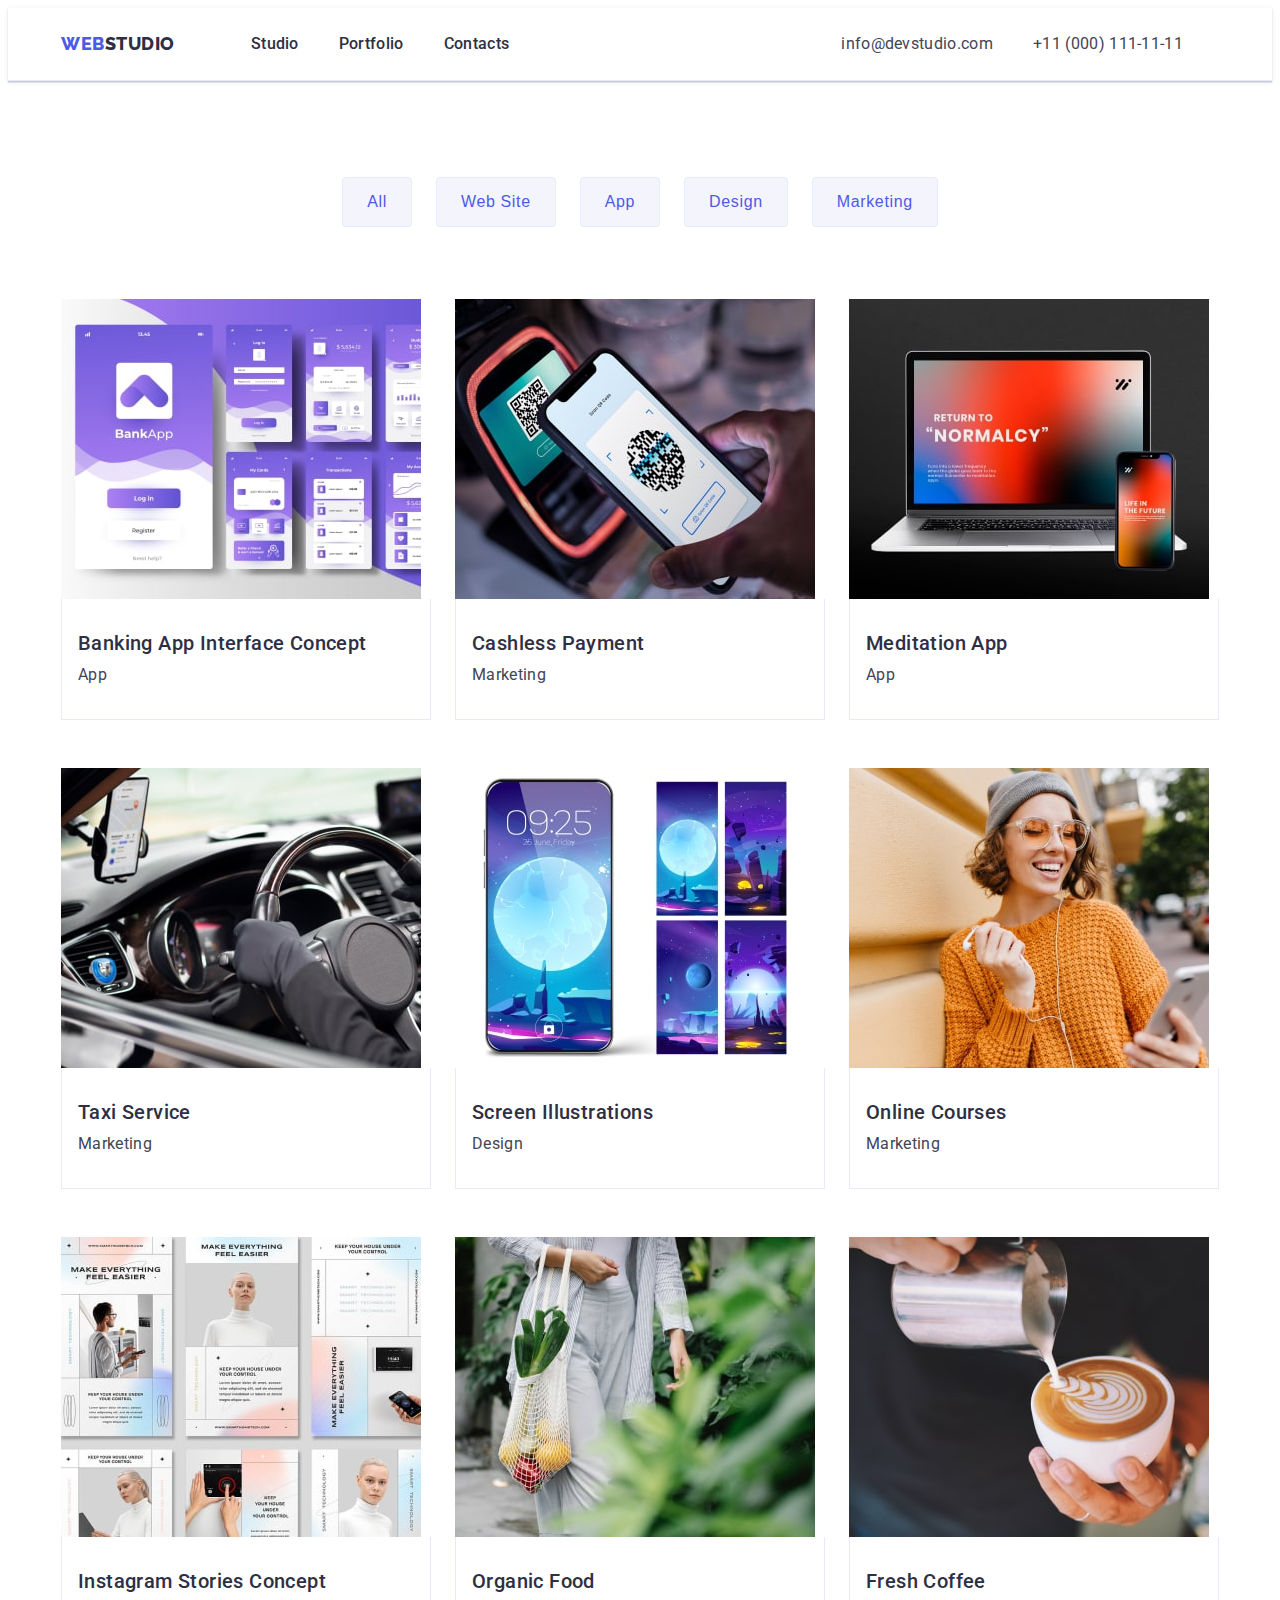
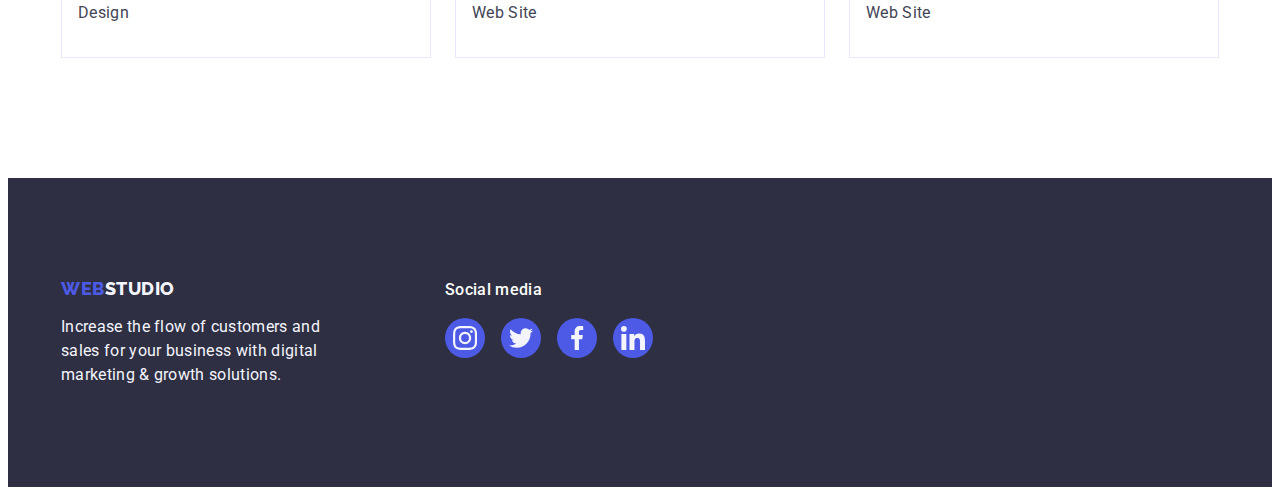
==== portfolio.html @ f269c161 "update index.html" ====
<!DOCTYPE html>
<html lang="en">
  <head>
    <meta charset="utf-8" />
    <meta
      name="description"
      content="site of a studio that develops site designs"
    />
    <title>Портфоліо</title>
    <link
      rel="stylesheet"
      href="https://cdnjs.cloudflare.com/ajax/libs/modern-normalize/2.0.0/modern-normalize.min.css"
      integrity="sha512-4xo8blKMVCiXpTaLzQSLSw3KFOVPWhm/TRtuPVc4WG6kUgjH6J03IBuG7JZPkcWMxJ5huwaBpOpnwYElP/m6wg=="
      crossorigin="anonymous"
      referrerpolicy="no-referrer"
    />
    <link rel="preconnect" href="https://fonts.googleapis.com" />
    <link rel="preconnect" href="https://fonts.gstatic.com" crossorigin />
    <link
      href="https://fonts.googleapis.com/css2?family=Raleway:ital,wght@0,400;0,900;1,600;1,800;1,900&family=Roboto:wght@400;500;700&display=swap"
      rel="stylesheet"
    />
    <link rel="stylesheet" href="./css/style.css" />
  </head>
  <body>
    <header class="header">
      <div class="hero-container container">
        <nav class="header-navigation">
          <a href="./index.html" class="header-logo link"
            >Web<span class="header-logo-two">Studio </span></a
          >
          <ul class="header-menu-list list">
            <li class="header-menu-item">
              <a class="header-menu-link link" href="./index.html">Studio</a>
            </li>
            <li class="header-menu-item">
              <a class="header-menu-link link" href="./portfolio.html"
                >Portfolio</a
              >
            </li>
            <li class="header-menu-item">
              <a class="header-menu-link link" href="">Contacts</a>
            </li>
          </ul>
        </nav>

        <address class="menu-address">
          <ul class="menu-address-list list">
            <li class="menu-address-item">
              <a
                class="menu-address-link link"
                href="mailto:info@devstudio.com"
              >
                info@devstudio.com
              </a>
            </li>
            <li class="menu-address-item">
              <a class="menu-address-link link" href="tel:+110001111111"
                >+11 (000) 111-11-11</a
              >
            </li>
          </ul>
        </address>
      </div>
    </header>

    <main>
      <section class="projects">
        <div class="projects-container container">
          <h1 class="visually-hidden">Lorem ipsum</h1>
          <ul class="projects-menu-list list">
            <li class="projects-menu-item">
              <button class="projects-btn" type="button">All</button>
            </li>
            <li class="projects-menu-item">
              <button class="projects-btn" type="button">Web Site</button>
            </li>
            <li class="projects-menu-item">
              <button class="projects-btn" type="button">App</button>
            </li>
            <li class="projects-menu-item">
              <button class="projects-btn" type="button">Design</button>
            </li>
            <li class="projects-menu-item">
              <button class="projects-btn" type="button">Marketing</button>
            </li>
          </ul>
          <ul class="projects-block-list list">
            <li class="projects-block-item">
              <a href="" class="projects-block-link link">
                <img src="./images/portf1.jpg" alt="bank app design" />
                <div class="project-block-container">
                  <h2 class="projects-block-title">
                    Banking App Interface Concept
                  </h2>
                  <p class="projects-block-text">App</p>
                </div>
              </a>
            </li>
            <li class="projects-block-item">
              <a href="" class="projects-block-link link">
                <img
                  src="./images/portf2.jpg"
                  alt="payment via phone and terminal"
                />
                <div class="project-block-container">
                  <h2 class="projects-block-title">Cashless Payment</h2>
                  <p class="projects-block-text">Marketing</p>
                </div>
              </a>
            </li>
            <li class="projects-block-item">
              <a href="" class="projects-block-link link">
                <img src="./images/portf3.jpg" alt="laptop image" />
                <div class="project-block-container">
                  <h2 class="projects-block-title">Meditation App</h2>
                  <p class="projects-block-text">App</p>
                </div>
              </a>
            </li>
            <li class="projects-block-item">
              <a href="" class="projects-block-link link">
                <img
                  src="./images/portf4.jpg"
                  alt="car dashboard image with phone"
                />
                <div class="project-block-container">
                  <h2 class="projects-block-title">Taxi Service</h2>
                  <p class="projects-block-text">Marketing</p>
                </div>
              </a>
            </li>
            <li class="projects-block-item">
              <a href="" class="projects-block-link link">
                <img src="./images/portf5.jpg" alt="phone wallpaper design" />
                <div class="project-block-container">
                  <h2 class="projects-block-title">Screen Illustrations</h2>
                  <p class="projects-block-text">Design</p>
                </div>
              </a>
            </li>
            <li class="projects-block-item">
              <a href="" class="projects-block-link link">
                <img src="./images/portf6.jpg" alt="smiling girl" />
                <div class="project-block-container">
                  <h2 class="projects-block-title">Online Courses</h2>
                  <p class="projects-block-text">Marketing</p>
                </div>
              </a>
            </li>
            <li class="projects-block-item">
              <a href="" class="projects-block-link link">
                <img src="./images/portf7.jpg" alt="product presentation" />
                <div class="project-block-container">
                  <h2 class="projects-block-title">
                    Instagram Stories Concept
                  </h2>
                  <p class="projects-block-text">Design</p>
                </div>
              </a>
            </li>
            <li class="projects-block-item">
              <a href="" class="projects-block-link link">
                <img
                  src="./images/portf8.jpg"
                  alt="bag with fresh vegetables"
                />
                <div class="project-block-container">
                  <h2 class="projects-block-title">Organic Food</h2>
                  <p class="projects-block-text">Web Site</p>
                </div>
              </a>
            </li>
            <li class="projects-block-item">
              <a href="" class="projects-block-link link">
                <img
                  src="./images/portf9.jpg"
                  alt="coffee cup with heart pattern"
                />
                <div class="project-block-container">
                  <h2 class="projects-block-title">Fresh Coffee</h2>
                  <p class="projects-block-text">Web Site</p>
                </div>
              </a>
            </li>
          </ul>
        </div>
      </section>
    </main>
   <!--Footer-->
    <footer class="footer">
      <div class="footer-container container">
        <div class="footer-logo-container ">
      <a href="./index.html" class="footer-logo link"
        >Web<span class="footer-logo-two">Studio </span></a
      >
      <p class="footer-text">
        Increase the flow of customers and sales for your business with digital
        marketing & growth solutions.
      </p>
      </div>
      <div class="footer-socialmedia-container ">
        <p class="footer-socialmedia-text">Social media</p>
        <ul class="footer-socialmedia-list list">
          <li class="footer-socialmedia-item">
            <a href="#" class="footer-socialmedia-link link">
              <svg class="footer-icons" width="24" hight="24">
                <use href="./images/icons.svg#icon-instagram"></use>
              </svg>
            </a>
          </li>
          <li class="footer-socialmedia-item">
            <a href="#" class="footer-socialmedia-link link">
              <svg class="footer-icons" width="24" hight="24">
                <use href="./images/icons.svg#icon-twitter"></use>
              </svg>
            </a>
          </li>
          <li class="footer-socialmedia-item">
            <a href="#" class="footer-socialmedia-link link">
              <svg class="footer-icons" width="24" hight="24">
                <use href="./images/icons.svg#icon-facebook"></use>
              </svg>
            </a>
          </li>
          <li class="footer-socialmedia-item">
            <a href="#" class="footer-socialmedia-link link">
              <svg class="footer-icons" width="24" hight="24">
                <use href="./images/icons.svg#icon-linkedin"></use>
              </svg>
            </a>
          </li>
        </ul>
      </div>
    </footer>
  </body>
</html>

  </body>
</html>
---- css/style.css ----
:root {
  --iris-color: #4d5ae5;
  --ocean-color: #404bbf;
  --navyblue-color: #2e2f42;
  --green-color: #31d0aa;
  --slate-color: #434455;
  --light-slate-color: #8e8f99;
  --cornflower-color: #e7e9fc;
  --cloud-color: #f4f4fd;
  --white-color: #ffffff;
  --dairy-color: #fcfcfc;
}
body {
  font-family: "Roboto", sans-serif;
  background-color: #fff;
  color: var(--navyblue-color);
}

.h1,
h2,
h3,
p {
  margin: 0;
}
ul {
  margin: 0;
  padding-left: 0;
}

.link {
  text-decoration: none;
}

.list {
  list-style-type: none;
}
img {
  display: block;
}
.visually-hidden {
  position: absolute;
  width: 1px;
  height: 1px;
  margin: -1px;
  border: 0;
  padding: 0;

  white-space: nowrap;
  clip-path: inset(100%);
  clip: rect(0 0 0 0);
  overflow: hidden;
}
.container {
  align-items: center;
  max-width: 1158px;
  margin: 0 auto;
  padding: 0 15px;
}

/**------------Header------------**/
.header {
  padding: 0x 0;
  border-bottom: 1px solid var(--cornflower, #e7e9fc);
  box-shadow: 0px 1px 6px 0px rgba(46, 47, 66, 0.08),
    0px 1px 1px 0px rgba(46, 47, 66, 0.16),
    0px 2px 1px 0px rgba(46, 47, 66, 0.08);
}
.hero {
  padding: 188px 0;
  background-image: linear-gradient(
      rgba(46, 47, 66, 0.7),
      rgba(46, 47, 66, 0.7)
    ),
    url(/images/head-img.jpg);
  background-repeat: no-repeat;
  background-position: center;
  background-size: cover;
}
.hero-container {
  display: flex;
}
.header-navigation {
  display: flex;
  align-items: center;
  margin-right: 332px;
}
.header-logo {
  color: var(--iris-color);
  font-family: "Raleway";
  font-size: 18px;
  font-weight: 800;
  line-height: 1.17;
  letter-spacing: 0.03em;
  text-transform: uppercase;
  margin-right: 76px;
}

.header-menu-list {
  display: flex;
  gap: 40px;
}
.header-menu-link {
  padding: 24px 0;
}
.header-logo-two {
  color: var(--navyblue-color);
  font-family: "Raleway";
  font-size: 18px;
  font-weight: 800;
  line-height: 1.17;
  letter-spacing: 0.03em;
  text-transform: uppercase;
}

.header-menu-link {
  color: var(--navyblue-color);
  font-size: 16px;
  font-weight: 500;
  line-height: 1.5;
  letter-spacing: 0.02em;
}

.header-menu-link:hover,
.header-menu-link:focus {
  color: var(--ocean-color);
}

.header-menu-link:active {
  color: var(--ocean-color);
}

.menu-address {
  display: flex;
}
.menu-address-item {
  padding: 24px 0;
}

.menu-address-list {
  display: flex;
  align-items: center;
  gap: 40px;
}
.menu-address-link:hover,
.menu-address-link:focus,
.menu-address-link:active {
  color: var(--ocean-color);
}
.menu-address-link {
  color: var(--slate-color);
  font-style: normal;
  font-size: 16px;
  line-height: 1.5;
  letter-spacing: 0.02em;
  display: flex;
  gap: 40px;
}

.hero {
  background-color: var(--navyblue-color);
}

.hero-title {
  color: var(--white-color);
  text-align: center;
  font-size: 56px;
  font-weight: 700;
  line-height: 1.07;
  letter-spacing: 0.02em;
  max-width: 496px;
  margin: 0 auto;
}

.hero-btn {
  background-color: var(--iris-color);
  color: var(--white-color);
  display: block;
  min-width: 169px;
  height: 56px;
  border: none;
  border-radius: 4px;
  cursor: pointer;
  margin: 48px auto 0;
  transition: background-color 250ms cubic-bezier(0.4, 0, 0.2, 1);
}

.hero-btn:hover,
.hero-btn:focus {
  background-color: var(--ocean-color);
}

/*----------Advantages----------*/

.advantages-icons {
  background-color: var(--cloud-color);
  display: flex;
  align-items: center;
  justify-content: center;
  height: 112px;
  border-radius: 4px;
  margin-bottom: 8px;
}
.advantages {
  padding: 120px 0;
}
.advantages-subtitle {
  color: var(--navyblue-color);
  font-size: 20px;
  font-weight: 500;
  line-height: 1.2;
  letter-spacing: 0.02em;
}
.advantages-list {
  display: flex;
  gap: 24px;
  align-content: stretch;
}

.advantages-item {
  flex-basis: calc((100% - 72px) / 4);
}
.advantages-text {
  color: var(--slate-color);
  font-size: 16px;
  line-height: 1.5;
  letter-spacing: 0.02em;
}
.advantages-subtitle {
  margin-bottom: 8px;
}
/*--------------Works---------------*/

.works {
  padding: 0 0 120px 0;
}
.works-title {
  color: var(--navyblue-color);
  text-align: center;
  font-size: 36px;
  font-weight: 700;
  line-height: 1.11;
  letter-spacing: 0.02em;
  text-transform: capitalize;
  margin-bottom: 72px;
}
.works-list {
  display: flex;
  gap: 24px;
}

/*----------------Team----------------*/
.social-icons-list,
.social-icons-item,
.social-icons-link {
  display: flex;
}

.social-icons-item {
  width: 40px;
  height: 40px;
  background-color: var(--iris-color);
  border-radius: 50%;
  align-items: center;
  justify-content: center;
}
.social-icons-item:hover,
.social-icons-item:focus {
  background-color: var(--ocean-color);
}

.social-icons-list {
  gap: 24px;
  justify-content: center;
}
.icons {
  fill: var(--cloud-color);
}

.team {
  background-color: var(--cloud-color);
  padding: 120px 0;
}

.team-list {
  display: flex;
  gap: 24px;
}
.team-title {
  color: var(--navyblue-color);
  text-align: center;
  font-size: 36px;
  font-weight: 700;
  line-height: 1.11;
  letter-spacing: 0.02em;
  text-transform: capitalize;
  margin-bottom: 72px;
}

.team-item {
  background-color: var(--white-color);
  flex-basis: calc((100% - 3 * 24px) / 4);
  border-radius: 0px 0px 4px 4px;
  box-shadow: 0px 1px 6px rgba(46, 47, 66, 0.08),
    0px 1px 1px rgba(46, 47, 66, 0.16), 0px 2px 1px rgba(46, 47, 66, 0.08);
}

.teammate-card {
  color: var(--navyblue-color);
  text-align: center;
  font-size: 20px;
  font-weight: 500;
  line-height: 1.2;
  letter-spacing: 0.02em;
  margin-bottom: 8px;
}

.teammate-card-text {
  color: var(--slate-color);
  text-align: center;
  font-size: 16px;
  line-height: 1.5;
  letter-spacing: 0.02em;
  padding: 0 0 0 0;
  margin-bottom: 8px;
}
.team-container {
  padding: 32px 0;
}

.customers-title {
  color: var(--navyblue-color);
  text-align: center;
  font-size: 36px;
  font-weight: 700;
  line-height: 1.11;
  letter-spacing: 0.02em;
  text-transform: capitalize;
  padding-top: 120px;
  margin-bottom: 72px;
}
.customers-list {
  display: flex;
  padding-bottom: 120px;
  gap: 24px;
  align-items: center;
  justify-content: center;
}
.customers-item {
  display: flex;
  width: 168px;
  height: 88px;
  align-items: center;
  justify-content: center;
  border: var(--light-slate-color) 1px solid;
  fill: var(--light-slate-color);
  border-radius: 4px;
}
.customers-item:hover,
.customers-item:focus {
  fill: var(--ocean-color);
  border-color: var(--ocean-color);
}

/*-------------Footer-----------------*/

.footer {
  background-color: var(--navyblue-color);
  padding: 100px 0;
}
.footer-container {
  display: flex;
  align-items: baseline;
}

.footer-logo {
  color: var(--iris-color);
  font-size: 18px;
  font-family: "Raleway";
  font-weight: 800;
  line-height: 1.17;
  letter-spacing: 0.03em;
  text-transform: uppercase;
  display: inline-block;
  margin-bottom: 16px;
}
.footer-logo-container {
  margin-right: 120px;
}
.footer-logo-two {
  color: var(--cloud-color);
  font-size: 18px;
  font-weight: 800;
  line-height: 1.17;
  letter-spacing: 0.03em;
  text-transform: uppercase;
}

.footer-text {
  color: var(--cloud-color);
  font-size: 16px;
  line-height: 1.5;
  letter-spacing: 0.02em;
  max-width: 264px;
}
.footer-socialmedia-text {
  color: var(--white-color);
  font-family: "Roboto";
  font-size: 16px;
  font-weight: 500;
  line-height: 1.5;
  letter-spacing: 0.02em;
  margin-bottom: 16px;
}

.footer-socialmedia-list,
.footer-socialmedia-item,
.footer-socialmedia-link {
  display: flex;
}

.footer-socialmedia-item {
  width: 40px;
  height: 40px;
  background-color: var(--iris-color);
  border-radius: 50%;
  align-items: center;
  justify-content: center;
}
.footer-socialmedia-item:hover,
.footer-socialmedia:focus {
  background-color: var(--green-color);
}

.footer-socialmedia-list {
  gap: 16px;
  justify-content: center;
}
.footer-icons {
  fill: var(--cloud-color);
}

/*-------------Page Portfolio---------------*/

.projects-btn {
  background-color: var(--cloud-color);
  color: var(--iris-color);
  text-align: center;
  font-size: 16px;
  font-weight: 500;
  line-height: 1.5;
  letter-spacing: 0.04em;
  padding: 12px 24px;
  border: 1px solid var(--cornflower-color);
  border-radius: 4px;
}

.projects-btn:hover,
.projects-btn:focus,
.projects-btn:active {
  background-color: var(--ocean-color);
  color: var(--white-color);
  border: 1px solid transparent;
}

.projects-block-title {
  color: var(--navyblue-color);
  font-size: 20px;
  font-weight: 500;
  line-height: 1.2;
  letter-spacing: 0.02em;
  margin-bottom: 8px;
}

.projects-block-text {
  color: var(--slate-color);
  font-size: 16px;
  line-height: 1.5;
  letter-spacing: 0.02em;
  padding: 0;
}
.projects {
  padding-top: 96px;
  padding-bottom: 120px;
}
.projects-menu-list {
  display: flex;
  justify-content: center;
  gap: 24px;
  margin-bottom: 72px;
}
.projects-block-list {
  display: flex;
  flex-wrap: wrap;
  column-gap: 24px;
  row-gap: 48px;
}
.projects-block-item {
  width: calc((100% - 48px) / 3);
}
.project-block-container {
  padding: 32px 16px;
  border: 1px solid var(--cornflower-color);
  border-top: none;
  margin-bottom: 0;
}
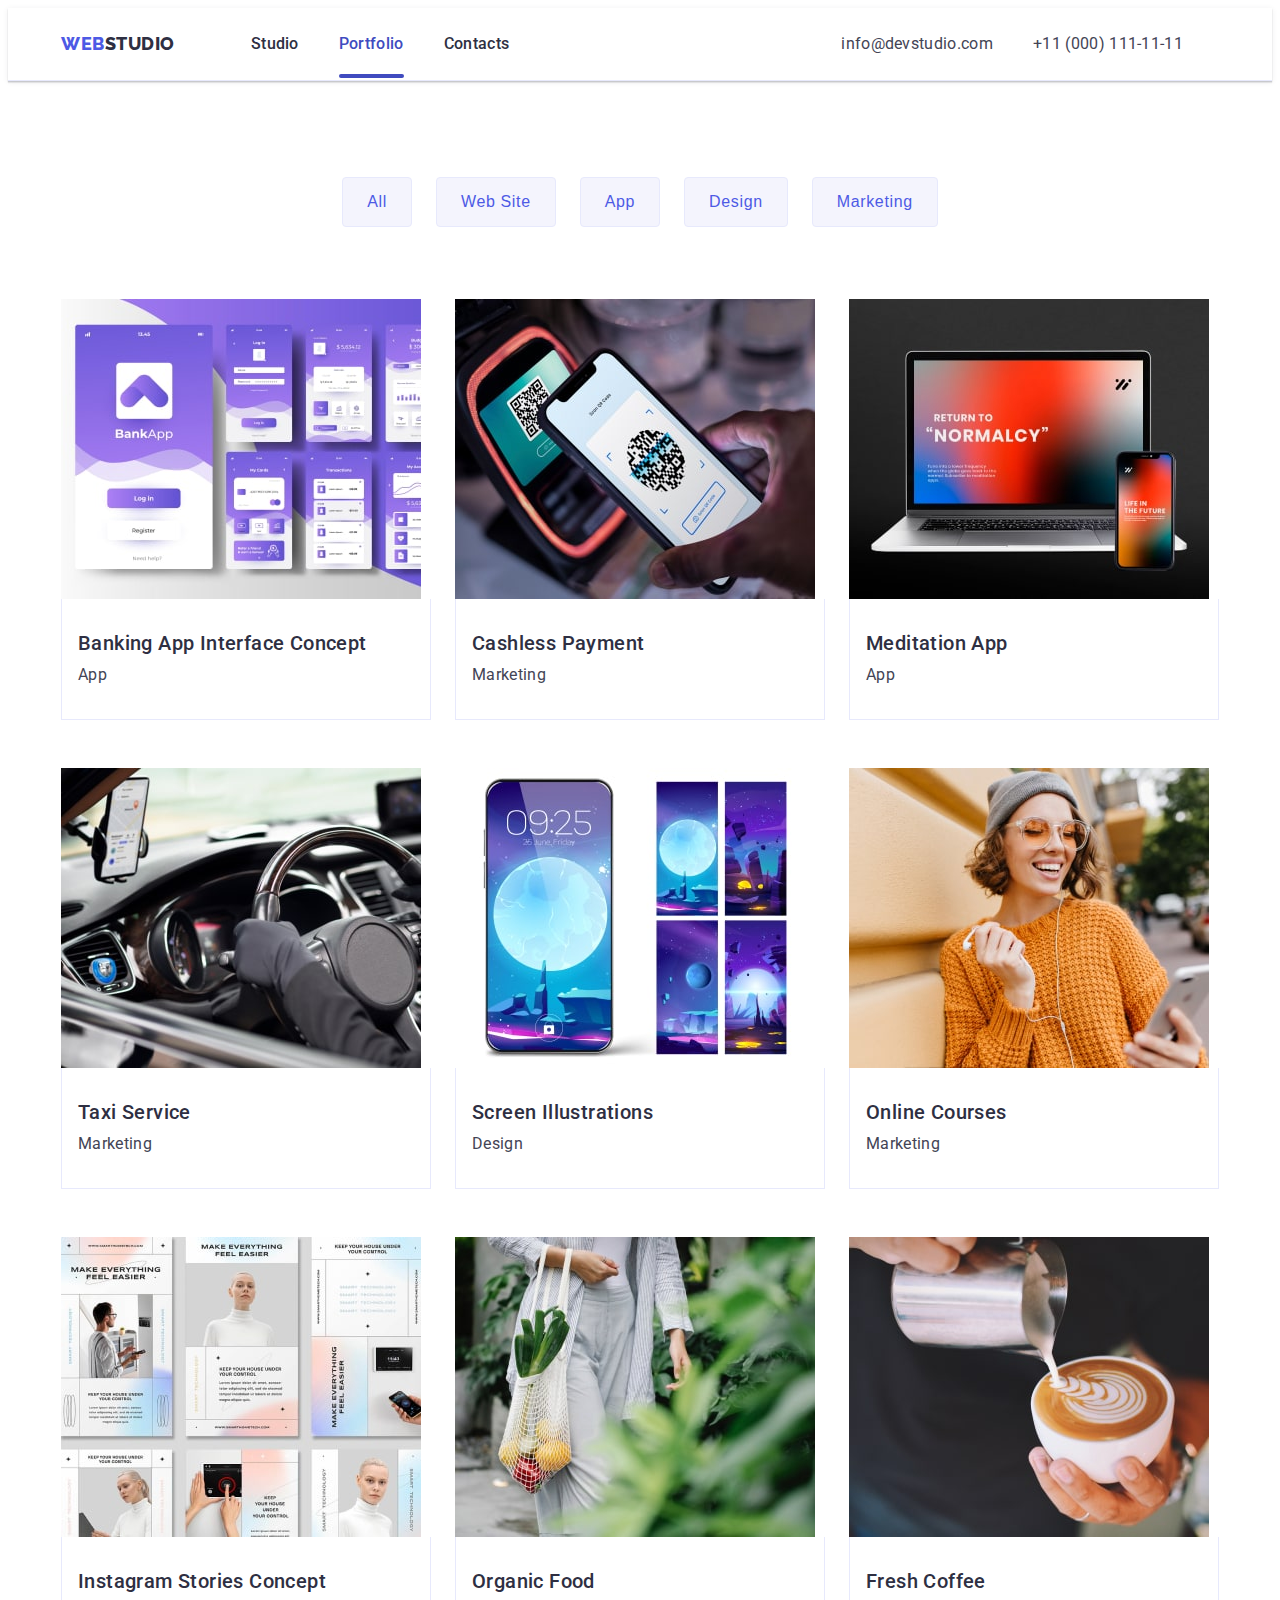
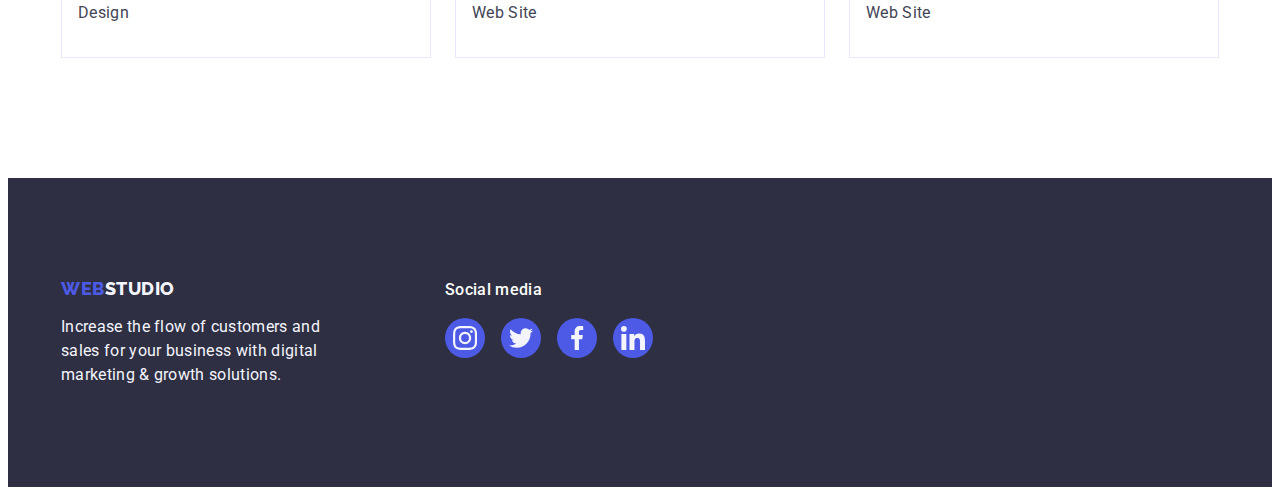
==== commit 87b59bfa: "update" ====
--- a/portfolio.html
+++ b/portfolio.html
@@ -34,7 +34,7 @@
               <a class="header-menu-link link" href="./index.html">Studio</a>
             </li>
             <li class="header-menu-item">
-              <a class="header-menu-link link" href="./portfolio.html"
+              <a class="header-menu-link link current" href="./portfolio.html"
                 >Portfolio</a
               >
             </li>
@@ -187,54 +187,52 @@
         </div>
       </section>
     </main>
-   <!--Footer-->
+    <!--Footer-->
     <footer class="footer">
       <div class="footer-container container">
-        <div class="footer-logo-container ">
-      <a href="./index.html" class="footer-logo link"
-        >Web<span class="footer-logo-two">Studio </span></a
-      >
-      <p class="footer-text">
-        Increase the flow of customers and sales for your business with digital
-        marketing & growth solutions.
-      </p>
-      </div>
-      <div class="footer-socialmedia-container ">
-        <p class="footer-socialmedia-text">Social media</p>
-        <ul class="footer-socialmedia-list list">
-          <li class="footer-socialmedia-item">
-            <a href="#" class="footer-socialmedia-link link">
-              <svg class="footer-icons" width="24" hight="24">
-                <use href="./images/icons.svg#icon-instagram"></use>
-              </svg>
-            </a>
-          </li>
-          <li class="footer-socialmedia-item">
-            <a href="#" class="footer-socialmedia-link link">
-              <svg class="footer-icons" width="24" hight="24">
-                <use href="./images/icons.svg#icon-twitter"></use>
-              </svg>
-            </a>
-          </li>
-          <li class="footer-socialmedia-item">
-            <a href="#" class="footer-socialmedia-link link">
-              <svg class="footer-icons" width="24" hight="24">
-                <use href="./images/icons.svg#icon-facebook"></use>
-              </svg>
-            </a>
-          </li>
-          <li class="footer-socialmedia-item">
-            <a href="#" class="footer-socialmedia-link link">
-              <svg class="footer-icons" width="24" hight="24">
-                <use href="./images/icons.svg#icon-linkedin"></use>
-              </svg>
-            </a>
-          </li>
-        </ul>
+        <div class="footer-logo-container">
+          <a href="./index.html" class="footer-logo link"
+            >Web<span class="footer-logo-two">Studio </span></a
+          >
+          <p class="footer-text">
+            Increase the flow of customers and sales for your business with
+            digital marketing & growth solutions.
+          </p>
+        </div>
+        <div class="footer-socialmedia-container">
+          <p class="footer-socialmedia-text">Social media</p>
+          <ul class="footer-socialmedia-list list">
+            <li class="footer-socialmedia-item">
+              <a href="#" class="footer-socialmedia-link link">
+                <svg class="footer-icons" width="24" height="24">
+                  <use href="./images/icons.svg#icon-instagram"></use>
+                </svg>
+              </a>
+            </li>
+            <li class="footer-socialmedia-item">
+              <a href="#" class="footer-socialmedia-link link">
+                <svg class="footer-icons" width="24" height="24">
+                  <use href="./images/icons.svg#icon-twitter"></use>
+                </svg>
+              </a>
+            </li>
+            <li class="footer-socialmedia-item">
+              <a href="#" class="footer-socialmedia-link link">
+                <svg class="footer-icons" width="24" height="24">
+                  <use href="./images/icons.svg#icon-facebook"></use>
+                </svg>
+              </a>
+            </li>
+            <li class="footer-socialmedia-item">
+              <a href="#" class="footer-socialmedia-link link">
+                <svg class="footer-icons" width="24" height="24">
+                  <use href="./images/icons.svg#icon-linkedin"></use>
+                </svg>
+              </a>
+            </li>
+          </ul>
+        </div>
       </div>
     </footer>
   </body>
 </html>
-
-  </body>
-</html>
--- a/css/style.css
+++ b/css/style.css
@@ -59,7 +59,7 @@
 
 /**------------Header------------**/
 .header {
-  padding: 0x 0;
+  padding: 0 0;
   border-bottom: 1px solid var(--cornflower, #e7e9fc);
   box-shadow: 0px 1px 6px 0px rgba(46, 47, 66, 0.08),
     0px 1px 1px 0px rgba(46, 47, 66, 0.16),
@@ -75,6 +75,7 @@
   background-repeat: no-repeat;
   background-position: center;
   background-size: cover;
+  max-width: 1440px;
 }
 .hero-container {
   display: flex;
@@ -83,7 +84,10 @@
   display: flex;
   align-items: center;
   margin-right: 332px;
-}
+  position: relative;
+  color: #404bbf;
+}
+
 .header-logo {
   color: var(--iris-color);
   font-family: "Raleway";
@@ -101,6 +105,7 @@
 }
 .header-menu-link {
   padding: 24px 0;
+  transition: color 250ms cubic-bezier(0.4, 0, 0.2, 1);
 }
 .header-logo-two {
   color: var(--navyblue-color);
@@ -124,6 +129,24 @@
 .header-menu-link:focus {
   color: var(--ocean-color);
 }
+.current {
+  position: relative;
+  color: #404bbf;
+}
+.current::after {
+  content: "";
+  display: block;
+  width: 100%;
+  height: 4px;
+  border-radius: 2px;
+  background-color: var(--color-ocean);
+  position: absolute;
+  bottom: -1px;
+  left: 0;
+  transition: color 250ms cubic-bezier(0.4, 0, 0.2, 1);
+  transition: color 250ms cubic-bezier(0.4, 0, 0.2, 1);
+  background-color: #404bbf;
+}
 
 .header-menu-link:active {
   color: var(--ocean-color);
@@ -154,6 +177,7 @@
   letter-spacing: 0.02em;
   display: flex;
   gap: 40px;
+  transition: color 250ms cubic-bezier(0.4, 0, 0.2, 1);
 }
 
 .hero {
@@ -263,11 +287,20 @@
   align-items: center;
   justify-content: center;
 }
-.social-icons-item:hover,
-.social-icons-item:focus {
+.social-icons-link:hover,
+.social-icons-link:focus {
   background-color: var(--ocean-color);
 }
 
+.social-icons-link {
+  width: 100%;
+  height: 100%;
+  background-color: var(--iris-color);
+  border-radius: 50%;
+  align-items: center;
+  justify-content: center;
+  transition: background-color 250ms cubic-bezier(0.4, 0, 0.2, 1);
+}
 .social-icons-list {
   gap: 24px;
   justify-content: center;
@@ -327,6 +360,10 @@
   padding: 32px 0;
 }
 
+.customers {
+  padding-top: 120px;
+  padding-bottom: 120px;
+}
 .customers-title {
   color: var(--navyblue-color);
   text-align: center;
@@ -335,32 +372,38 @@
   line-height: 1.11;
   letter-spacing: 0.02em;
   text-transform: capitalize;
-  padding-top: 120px;
   margin-bottom: 72px;
 }
 .customers-list {
   display: flex;
-  padding-bottom: 120px;
   gap: 24px;
-  align-items: center;
-  justify-content: center;
 }
 .customers-item {
   display: flex;
-  width: 168px;
+  width: calc((100% - 120px) / 6);
   height: 88px;
-  align-items: center;
-  justify-content: center;
-  border: var(--light-slate-color) 1px solid;
-  fill: var(--light-slate-color);
+}
+.customers-link {
+  width: 100%;
+  height: 100%;
+  border: 1px solid var(--light-slate-color);
   border-radius: 4px;
-}
-.customers-item:hover,
-.customers-item:focus {
-  fill: var(--ocean-color);
+  display: flex;
+  align-items: center;
+  justify-content: center;
+  color: var(--light-slate-color);
+  transition: border-color 250ms cubic-bezier(0.4, 0, 0.2, 1),
+    color 250ms cubic-bezier(0.4, 0, 0.2, 1);
+}
+
+.customers-icons {
+  fill: currentColor;
+}
+.customers-link:hover,
+.customers-link:focus {
+  color: var(--ocean-color);
   border-color: var(--ocean-color);
 }
-
 /*-------------Footer-----------------*/
 
 .footer {
@@ -421,13 +464,18 @@
 .footer-socialmedia-item {
   width: 40px;
   height: 40px;
+}
+.footer-socialmedia-link {
+  width: 100%;
+  height: 100%;
   background-color: var(--iris-color);
   border-radius: 50%;
-  align-items: center;
-  justify-content: center;
-}
-.footer-socialmedia-item:hover,
-.footer-socialmedia:focus {
+  transition: background-color 250ms cubic-bezier(0.4, 0, 0.2, 1);
+  align-items: center;
+  justify-content: center;
+}
+.footer-socialmedia-link:hover,
+.footer-socialmedia-link:focus {
   background-color: var(--green-color);
 }
 
@@ -437,6 +485,61 @@
 }
 .footer-icons {
   fill: var(--cloud-color);
+}
+
+.backdrop {
+  position: fixed;
+  top: 0;
+  left: 0;
+  width: 100%;
+  height: 100%;
+  background-color: rgba(46, 47, 66, 0.4);
+  transition: opacity 250ms cubic-bezier(0.4, 0, 0.2, 1),
+    visibility 250ms cubic-bezier(0.4, 0, 0.2, 1);
+}
+.is-hidden {
+  opacity: 0;
+  visibility: hidden;
+  pointer-events: none;
+}
+.modal-div {
+  position: absolute;
+  top: 50%;
+  left: 50%;
+  transform: translate(-50%, -50%) scale(1);
+  width: 408px;
+  min-height: 584px;
+  background: #fcfcfc;
+  box-shadow: 0px 1px 1px rgba(0, 0, 0, 0.14), 0px 1px 3px rgba(0, 0, 0, 0.12),
+    0px 2px 1px rgba(0, 0, 0, 0.2);
+  border-radius: 4px;
+  transition: transform 250ms cubic-bezier(0.4, 0, 0.2, 1);
+}
+.modal-btn {
+  display: flex;
+  position: absolute;
+  top: 24px;
+  right: 24px;
+  width: 24px;
+  height: 24px;
+  border-radius: 50%;
+  align-items: center;
+  justify-content: center;
+  background-color: #e7e9fc;
+  border: 1px solid rgba(0, 0, 0, 0.1);
+  padding: 0;
+  cursor: pointer;
+  transition: background-color 250ms cubic-bezier(0.4, 0, 0.2, 1),
+    border 250ms cubic-bezier(0.4, 0, 0.2, 1);
+}
+.modal-icon {
+  transition: fill 250ms cubic-bezier(0.4, 0, 0.2, 1);
+}
+.modal-btn:hover,
+.modal-btn:focus {
+  fill: #ffffff;
+  background-color: #404bbf;
+  border: none;
 }
 
 /*-------------Page Portfolio---------------*/
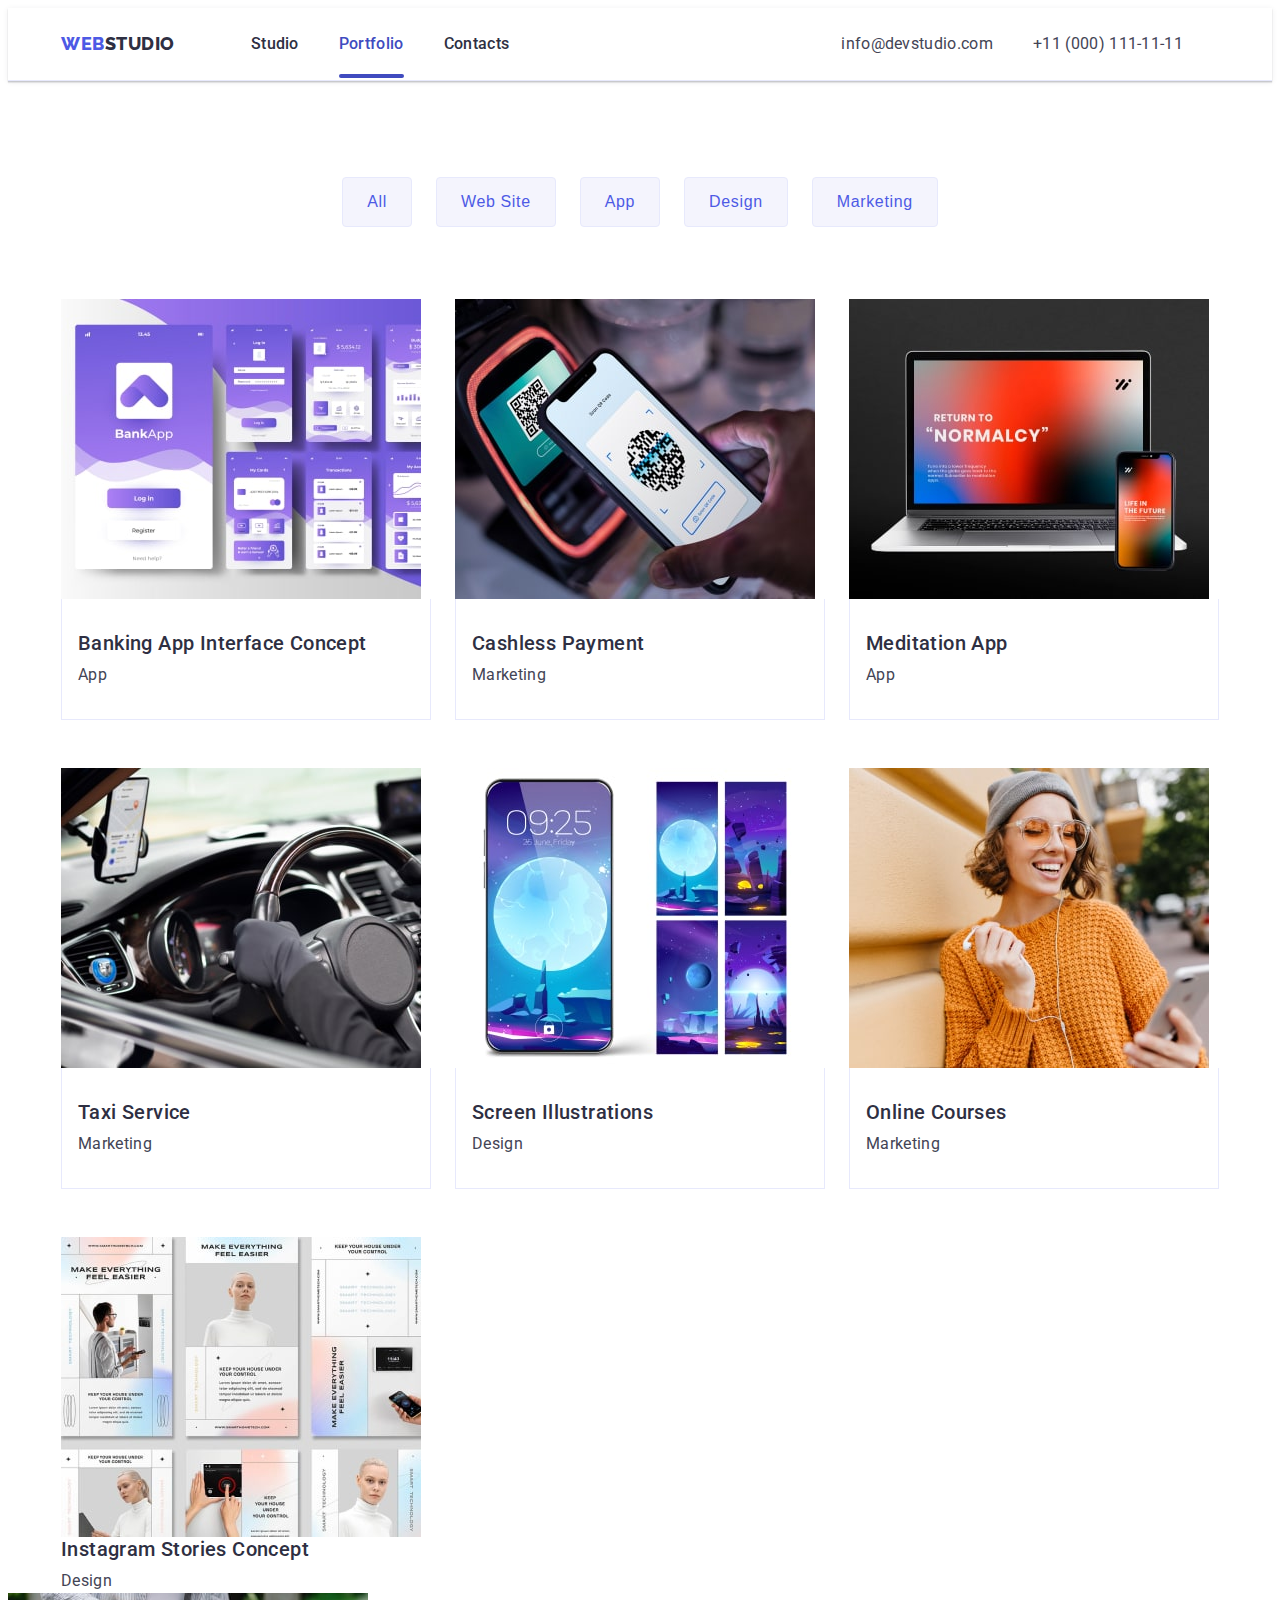
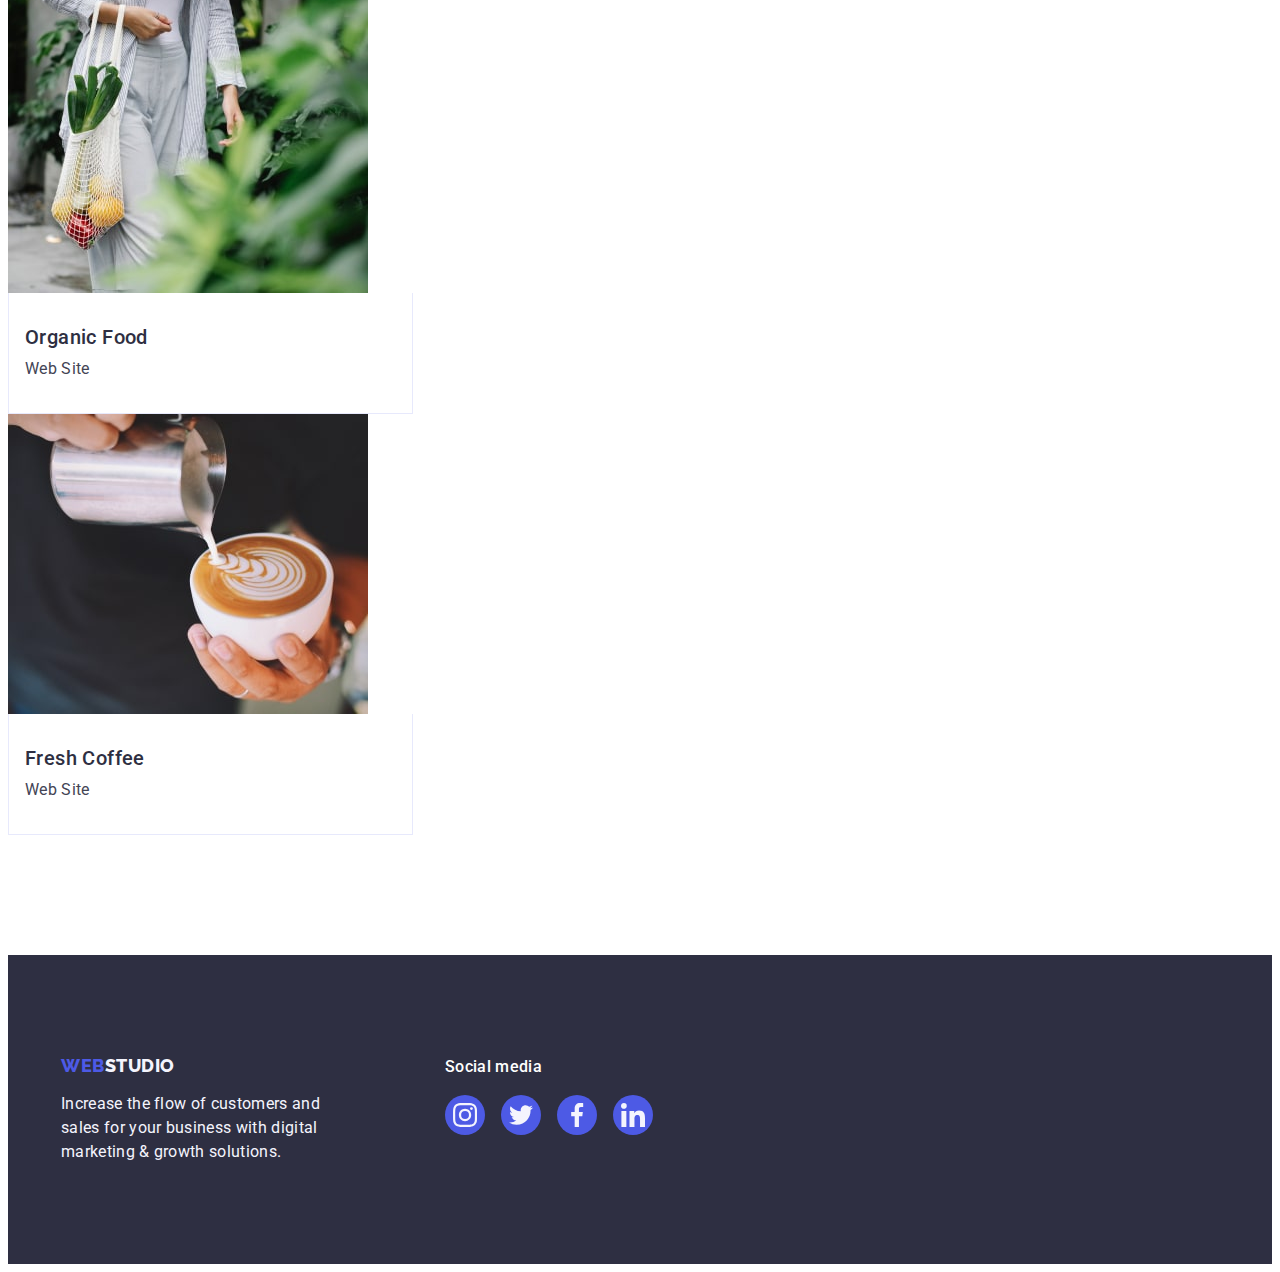
==== commit 040ffd83: "update" ====
--- a/portfolio.html
+++ b/portfolio.html
@@ -88,7 +88,14 @@
           <ul class="projects-block-list list">
             <li class="projects-block-item">
               <a href="" class="projects-block-link link">
-                <img src="./images/portf1.jpg" alt="bank app design" />
+                <div class="projects-overlay-box">
+                  <img src="./images/portf1.jpg" alt="bank app design" />
+                  <p class="overlay-box-text">
+                    14 Stylish and User-Friendly App Design Concepts · Task
+                    Manager App · Calorie Tracker App · Exotic Fruit Ecommerce
+                    App · Cloud Storage App
+                  </p>
+                </div>
                 <div class="project-block-container">
                   <h2 class="projects-block-title">
                     Banking App Interface Concept
@@ -99,10 +106,14 @@
             </li>
             <li class="projects-block-item">
               <a href="" class="projects-block-link link">
-                <img
-                  src="./images/portf2.jpg"
-                  alt="payment via phone and terminal"
-                />
+                <div class="projects-overlay-box">
+                  <img src="./images/portf2.jpg" alt="bank app design" />
+                  <p class="overlay-box-text">
+                    14 Stylish and User-Friendly App Design Concepts · Task
+                    Manager App · Calorie Tracker App · Exotic Fruit Ecommerce
+                    App · Cloud Storage App
+                  </p>
+                </div>
                 <div class="project-block-container">
                   <h2 class="projects-block-title">Cashless Payment</h2>
                   <p class="projects-block-text">Marketing</p>
@@ -111,7 +122,14 @@
             </li>
             <li class="projects-block-item">
               <a href="" class="projects-block-link link">
-                <img src="./images/portf3.jpg" alt="laptop image" />
+                <div class="projects-overlay-box">
+                  <img src="./images/portf3.jpg" alt="bank app design" />
+                  <p class="overlay-box-text">
+                    14 Stylish and User-Friendly App Design Concepts · Task
+                    Manager App · Calorie Tracker App · Exotic Fruit Ecommerce
+                    App · Cloud Storage App
+                  </p>
+                </div>
                 <div class="project-block-container">
                   <h2 class="projects-block-title">Meditation App</h2>
                   <p class="projects-block-text">App</p>
@@ -120,10 +138,14 @@
             </li>
             <li class="projects-block-item">
               <a href="" class="projects-block-link link">
-                <img
-                  src="./images/portf4.jpg"
-                  alt="car dashboard image with phone"
-                />
+                <div class="projects-overlay-box">
+                  <img src="./images/portf4.jpg" alt="bank app design" />
+                  <p class="overlay-box-text">
+                    14 Stylish and User-Friendly App Design Concepts · Task
+                    Manager App · Calorie Tracker App · Exotic Fruit Ecommerce
+                    App · Cloud Storage App
+                  </p>
+                </div>
                 <div class="project-block-container">
                   <h2 class="projects-block-title">Taxi Service</h2>
                   <p class="projects-block-text">Marketing</p>
@@ -132,7 +154,14 @@
             </li>
             <li class="projects-block-item">
               <a href="" class="projects-block-link link">
-                <img src="./images/portf5.jpg" alt="phone wallpaper design" />
+                <div class="projects-overlay-box">
+                  <img src="./images/portf5.jpg" alt="bank app design" />
+                  <p class="overlay-box-text">
+                    14 Stylish and User-Friendly App Design Concepts · Task
+                    Manager App · Calorie Tracker App · Exotic Fruit Ecommerce
+                    App · Cloud Storage App
+                  </p>
+                </div>
                 <div class="project-block-container">
                   <h2 class="projects-block-title">Screen Illustrations</h2>
                   <p class="projects-block-text">Design</p>
@@ -141,7 +170,14 @@
             </li>
             <li class="projects-block-item">
               <a href="" class="projects-block-link link">
-                <img src="./images/portf6.jpg" alt="smiling girl" />
+                <div class="projects-overlay-box">
+                  <img src="./images/portf6.jpg" alt="bank app design" />
+                  <p class="overlay-box-text">
+                    14 Stylish and User-Friendly App Design Concepts · Task
+                    Manager App · Calorie Tracker App · Exotic Fruit Ecommerce
+                    App · Cloud Storage App
+                  </p>
+                </div>
                 <div class="project-block-container">
                   <h2 class="projects-block-title">Online Courses</h2>
                   <p class="projects-block-text">Marketing</p>
@@ -150,8 +186,14 @@
             </li>
             <li class="projects-block-item">
               <a href="" class="projects-block-link link">
-                <img src="./images/portf7.jpg" alt="product presentation" />
-                <div class="project-block-container">
+                <div class="projects-overlay-box">
+                  <img src="./images/portf7.jpg" alt="bank app design" />
+                  <p class="overlay-box-text">
+                    14 Stylish and User-Friendly App Design Concepts · Task
+                    Manager App · Calorie Tracker App · Exotic Fruit Ecommerce
+                    App · Cloud Storage App
+                  </p>
+                </div>
                   <h2 class="projects-block-title">
                     Instagram Stories Concept
                   </h2>
@@ -161,10 +203,14 @@
             </li>
             <li class="projects-block-item">
               <a href="" class="projects-block-link link">
-                <img
-                  src="./images/portf8.jpg"
-                  alt="bag with fresh vegetables"
-                />
+                <div class="projects-overlay-box">
+                  <img src="./images/portf8.jpg" alt="bank app design" />
+                  <p class="overlay-box-text">
+                    14 Stylish and User-Friendly App Design Concepts · Task
+                    Manager App · Calorie Tracker App · Exotic Fruit Ecommerce
+                    App · Cloud Storage App
+                  </p>
+                </div>
                 <div class="project-block-container">
                   <h2 class="projects-block-title">Organic Food</h2>
                   <p class="projects-block-text">Web Site</p>
@@ -173,10 +219,14 @@
             </li>
             <li class="projects-block-item">
               <a href="" class="projects-block-link link">
-                <img
-                  src="./images/portf9.jpg"
-                  alt="coffee cup with heart pattern"
-                />
+                <div class="projects-overlay-box">
+                  <img src="./images/portf9.jpg" alt="bank app design" />
+                  <p class="overlay-box-text">
+                    14 Stylish and User-Friendly App Design Concepts · Task
+                    Manager App · Calorie Tracker App · Exotic Fruit Ecommerce
+                    App · Cloud Storage App
+                  </p>
+                </div>
                 <div class="project-block-container">
                   <h2 class="projects-block-title">Fresh Coffee</h2>
                   <p class="projects-block-text">Web Site</p>
--- a/css/style.css
+++ b/css/style.css
@@ -563,6 +563,8 @@
   background-color: var(--ocean-color);
   color: var(--white-color);
   border: 1px solid transparent;
+  box-shadow: 0px 3px 1px rgba(0, 0, 0, 0.1), 0px 2px 1px rgba(0, 0, 0, 0.08),
+    0px 2px 2px rgba(0, 0, 0, 0.12);
 }
 
 .projects-block-title {
@@ -591,6 +593,12 @@
   gap: 24px;
   margin-bottom: 72px;
 }
+.projects-menu-item {
+  transition: color 250ms cubic-bezier(0.4, 0, 0.2, 1),
+    background-color 250ms cubic-bezier(0.4, 0, 0.2, 1),
+    border-color 250ms cubic-bezier(0.4, 0, 0.2, 1),
+    box-shadow 250ms cubic-bezier(0.4, 0, 0.2, 1);
+}
 .projects-block-list {
   display: flex;
   flex-wrap: wrap;
@@ -599,6 +607,7 @@
 }
 .projects-block-item {
   width: calc((100% - 48px) / 3);
+  transition: box-shadow 250ms cubic-bezier(0.4, 0, 0.2, 1);
 }
 .project-block-container {
   padding: 32px 16px;
@@ -606,3 +615,30 @@
   border-top: none;
   margin-bottom: 0;
 }
+.projects-block-link {
+  display: block;
+}
+.projects-block-link:hover,
+.projects-block-link:focus {
+  box-shadow: 0px 1px 6px rgba(46, 47, 66, 0.08),
+    0px 1px 1px rgba(46, 47, 66, 0.16), 0px 2px 1px rgba(46, 47, 66, 0.08);
+  transform: translateY(0%);
+}
+.projects-overlay-box {
+  position: relative;
+  overflow: hidden;
+}
+.overlay-box-text {
+  position: absolute;
+  top: 0;
+  font-size: 16px;
+  line-height: 1.5;
+  letter-spacing: 0.02em;
+  color: var(--cloud-color);
+  padding: 40px 32px;
+  background-color: #4d5ae5;
+  height: 100%;
+  width: 100%;
+  transform: translateY(100%);
+  transform: 250ms cubic-bezier(0.4, 0, 0.2, 1);
+}
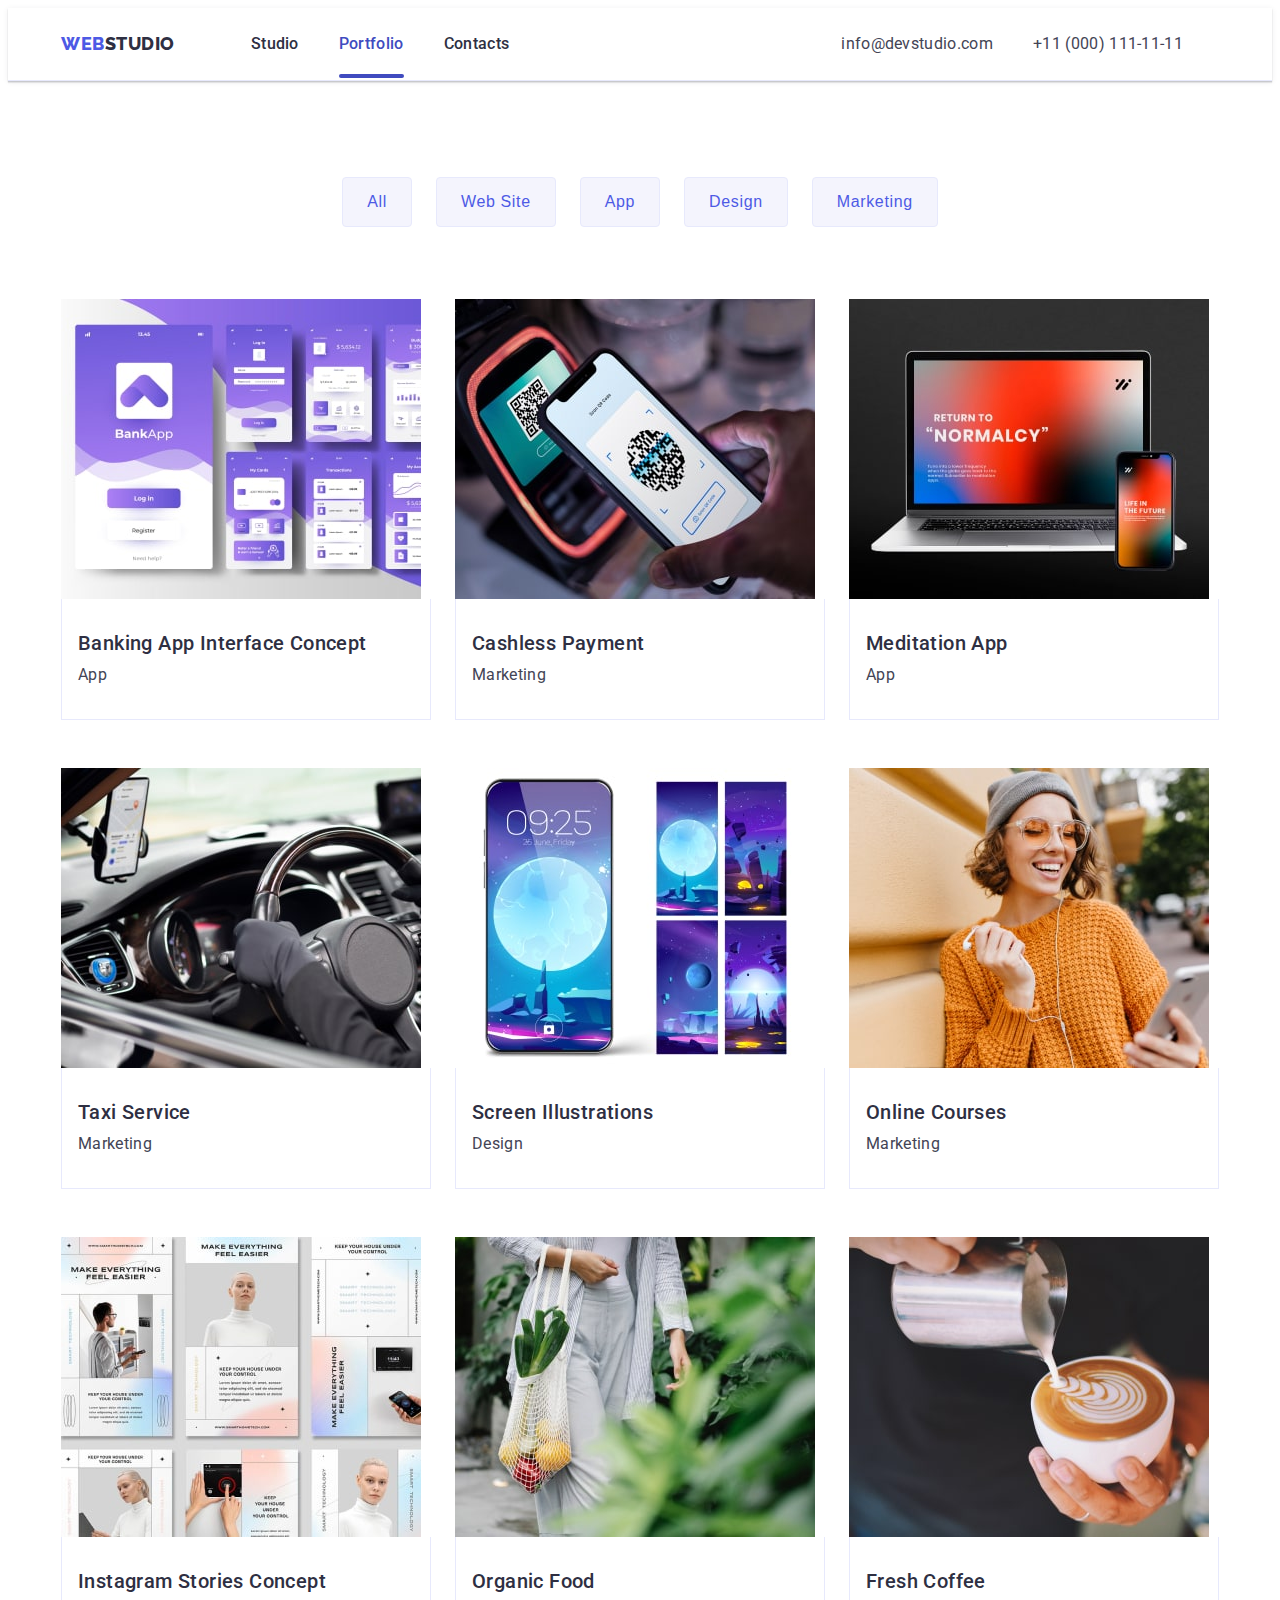
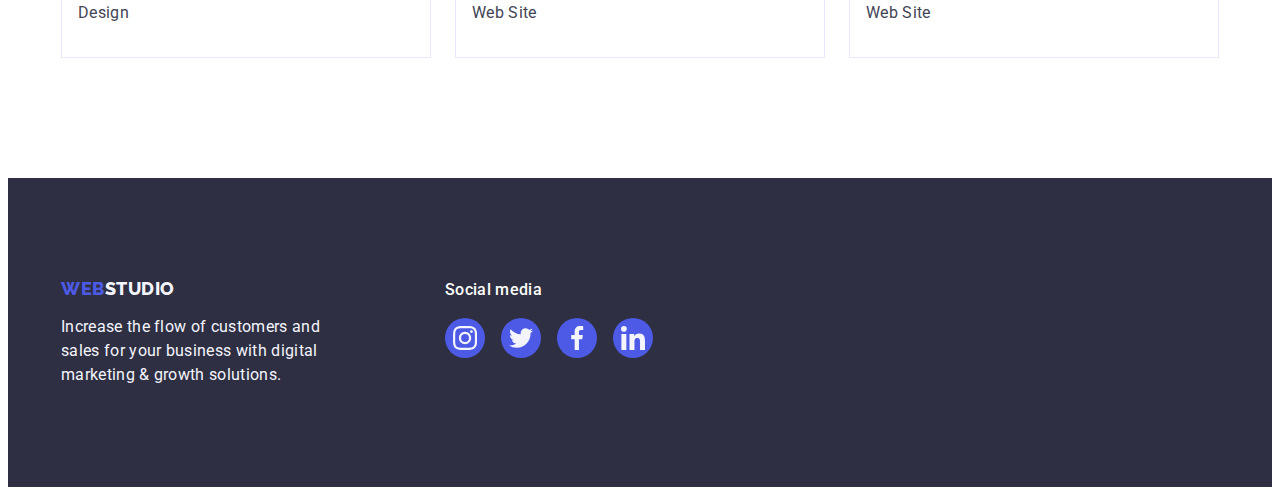
==== commit 3b4bc088: "update" ====
--- a/portfolio.html
+++ b/portfolio.html
@@ -194,6 +194,7 @@
                     App · Cloud Storage App
                   </p>
                 </div>
+                <div class="project-block-container">
                   <h2 class="projects-block-title">
                     Instagram Stories Concept
                   </h2>
